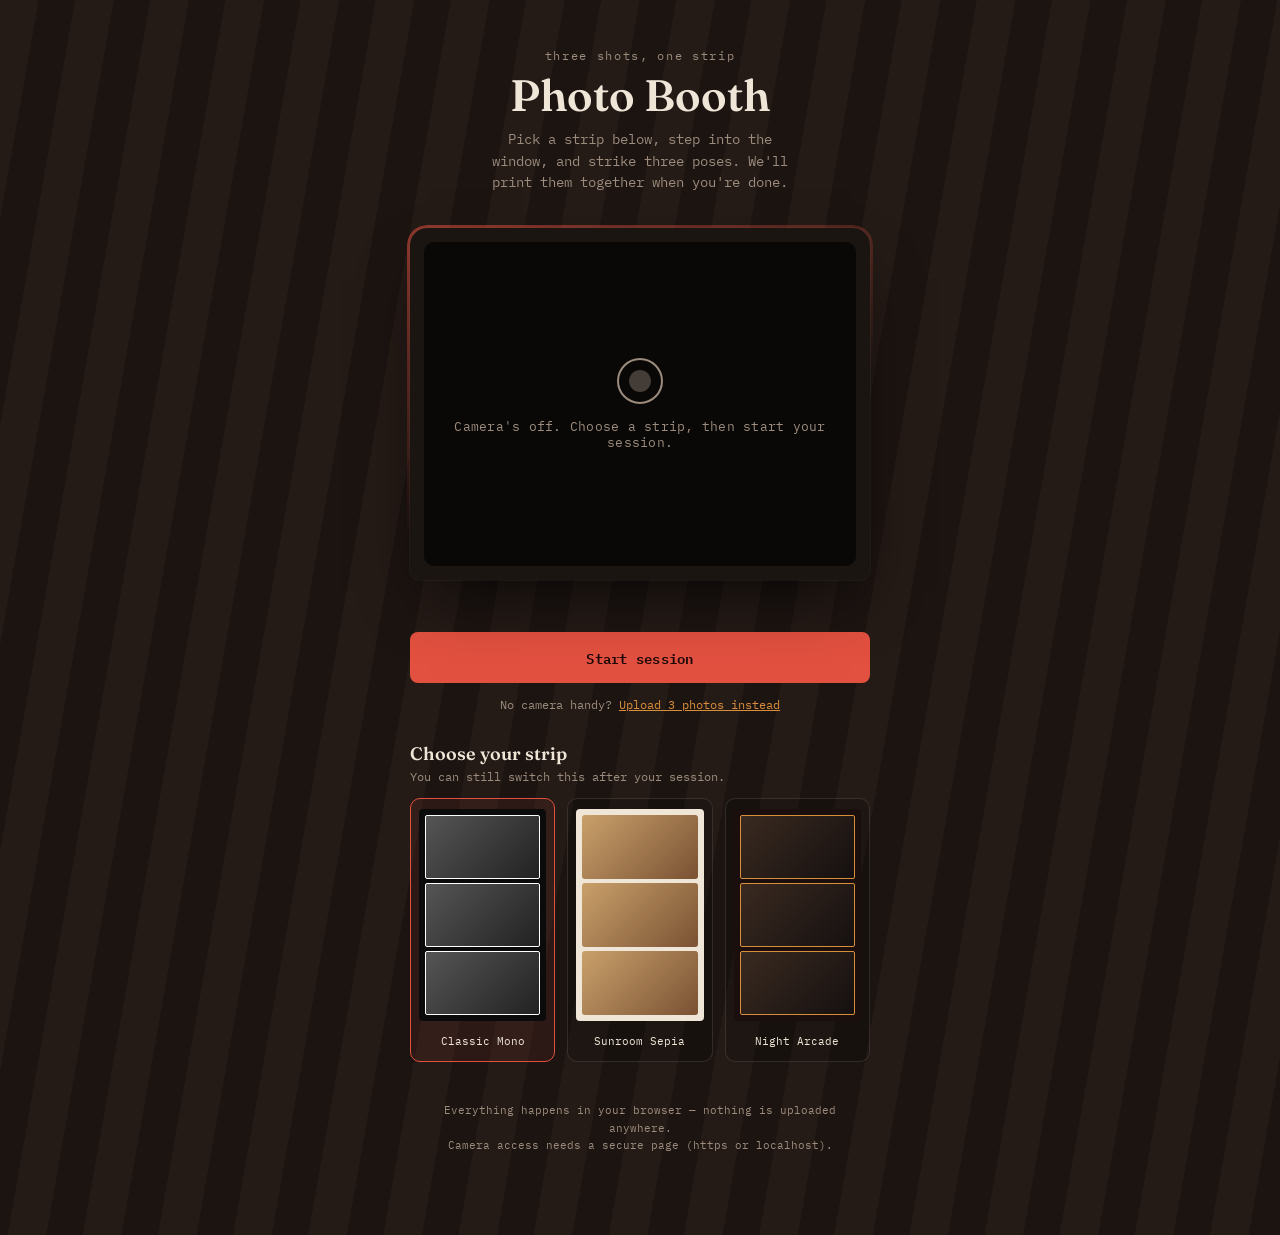
==== photobooth.html @ 14217dee "first commit3" ====
<!DOCTYPE html>
<html lang="en">
<head>
<meta charset="UTF-8">
<meta name="viewport" content="width=device-width, initial-scale=1.0">
<title>Photo Booth</title>
<link rel="preconnect" href="https://fonts.googleapis.com">
<link rel="preconnect" href="https://fonts.gstatic.com" crossorigin>
<link href="https://fonts.googleapis.com/css2?family=Fraunces:opsz,wght@9..144,400;9..144,600;9..144,700&family=IBM+Plex+Mono:wght@400;500;600&display=swap" rel="stylesheet">
<style>
  :root {
    --bg-void: #14100d;
    --bg-curtain: #241a16;
    --bg-curtain-2: #1c1411;
    --safelight: #c1392b;
    --safelight-bright: #e2503f;
    --paper: #efe6d8;
    --amber: #d98e3b;
    --ink: #1b1512;
    --muted: #9c8c7d;
  }

  * { box-sizing: border-box; }

  html, body {
    margin: 0;
    padding: 0;
    min-height: 100%;
    background: var(--bg-void);
    color: var(--paper);
    font-family: 'IBM Plex Mono', monospace;
  }

  body {
    background-image: repeating-linear-gradient(
      100deg,
      var(--bg-curtain) 0px,
      var(--bg-curtain) 38px,
      var(--bg-curtain-2) 38px,
      var(--bg-curtain-2) 74px
    );
    display: flex;
    justify-content: center;
    padding: 48px 20px 80px;
  }

  .stage {
    width: 100%;
    max-width: 460px;
  }

  header {
    text-align: center;
    margin-bottom: 34px;
  }

  header .kicker {
    display: block;
    font-size: 12px;
    letter-spacing: 0.14em;
    color: var(--muted);
    margin-bottom: 10px;
  }

  h1 {
    font-family: 'Fraunces', serif;
    font-optical-sizing: auto;
    font-weight: 600;
    font-size: 44px;
    line-height: 1;
    margin: 0 0 12px;
    color: var(--paper);
  }

  header p {
    margin: 0;
    color: var(--muted);
    font-size: 13.5px;
    line-height: 1.6;
    max-width: 320px;
    margin: 0 auto;
  }

  /* booth window */
  .booth {
    position: relative;
    background: var(--ink);
    border-radius: 18px 18px 10px 10px;
    padding: 14px;
    box-shadow:
      0 0 0 1px rgba(255,255,255,0.04),
      0 30px 60px -20px rgba(0,0,0,0.7);
  }

  .booth::before {
    content: "";
    position: absolute;
    inset: -3px;
    border-radius: 20px 20px 12px 12px;
    padding: 3px;
    background: linear-gradient(160deg, var(--safelight-bright), transparent 60%);
    -webkit-mask: linear-gradient(#000 0 0) content-box, linear-gradient(#000 0 0);
    -webkit-mask-composite: xor;
    mask-composite: exclude;
    opacity: 0.55;
    pointer-events: none;
  }

  .window {
    position: relative;
    aspect-ratio: 4 / 3;
    background: #0a0807;
    border-radius: 10px;
    overflow: hidden;
    display: flex;
    align-items: center;
    justify-content: center;
  }

  .window video {
    width: 100%;
    height: 100%;
    object-fit: cover;
    transform: scaleX(-1);
    display: none;
  }

  .window canvas.strip-preview {
    max-width: 100%;
    max-height: 100%;
    display: none;
    border-radius: 4px;
  }

  .placeholder {
    color: var(--muted);
    font-size: 12.5px;
    text-align: center;
    padding: 0 30px;
    letter-spacing: 0.02em;
  }

  .placeholder .lens {
    width: 46px;
    height: 46px;
    margin: 0 auto 14px;
    border-radius: 50%;
    border: 2px solid var(--muted);
    position: relative;
  }
  .placeholder .lens::after {
    content: "";
    position: absolute;
    inset: 10px;
    border-radius: 50%;
    background: var(--muted);
    opacity: 0.4;
  }

  .countdown {
    position: absolute;
    inset: 0;
    display: none;
    align-items: center;
    justify-content: center;
    font-family: 'Fraunces', serif;
    font-size: 96px;
    font-weight: 600;
    color: var(--paper);
    text-shadow: 0 0 40px rgba(226,80,63,0.8);
    background: rgba(10,8,7,0.15);
  }

  .flash {
    position: absolute;
    inset: 0;
    background: white;
    opacity: 0;
    pointer-events: none;
  }

  .flash.go {
    animation: flashpop 380ms ease-out;
  }
  @keyframes flashpop {
    0% { opacity: 0.9; }
    100% { opacity: 0; }
  }

  .shot-status {
    position: absolute;
    left: 12px;
    bottom: 12px;
    display: flex;
    gap: 6px;
  }
  .shot-status .dot {
    width: 7px;
    height: 7px;
    border-radius: 50%;
    background: rgba(255,255,255,0.25);
    transition: background 200ms ease;
  }
  .shot-status .dot.filled {
    background: var(--safelight-bright);
  }

  .cue {
    text-align: center;
    font-size: 12.5px;
    color: var(--muted);
    margin-top: 14px;
    min-height: 16px;
  }

  /* controls */
  .controls {
    margin-top: 22px;
    display: flex;
    flex-direction: column;
    gap: 12px;
  }

  button {
    font-family: 'IBM Plex Mono', monospace;
    font-size: 13.5px;
    letter-spacing: 0.02em;
    border: none;
    border-radius: 8px;
    padding: 14px 18px;
    cursor: pointer;
    transition: transform 120ms ease, opacity 120ms ease;
  }
  button:active { transform: scale(0.98); }
  button:disabled { opacity: 0.4; cursor: default; }

  .btn-primary {
    background: var(--safelight-bright);
    color: #1b0806;
    font-weight: 600;
  }
  .btn-primary:hover:not(:disabled) { background: #ef6353; }

  .btn-secondary {
    background: transparent;
    color: var(--paper);
    border: 1px solid rgba(239,230,216,0.25);
  }
  .btn-secondary:hover:not(:disabled) { border-color: rgba(239,230,216,0.5); }

  .row {
    display: flex;
    gap: 10px;
  }
  .row button { flex: 1; }

  .upload-fallback {
    text-align: center;
    margin-top: 14px;
    font-size: 12px;
    color: var(--muted);
  }
  .upload-fallback a {
    color: var(--amber);
    text-decoration: underline;
    cursor: pointer;
  }
  .upload-fallback input { display: none; }

  /* template picker */
  .templates {
    margin-top: 30px;
  }
  .templates h2 {
    font-family: 'Fraunces', serif;
    font-weight: 600;
    font-size: 18px;
    margin: 0 0 4px;
    color: var(--paper);
  }
  .templates .sub {
    font-size: 12px;
    color: var(--muted);
    margin: 0 0 14px;
  }

  .swatches {
    display: grid;
    grid-template-columns: repeat(3, 1fr);
    gap: 12px;
  }

  .swatch {
    cursor: pointer;
    border-radius: 10px;
    padding: 10px 8px 12px;
    border: 1.5px solid rgba(239,230,216,0.12);
    background: rgba(0,0,0,0.15);
    text-align: center;
    transition: border-color 150ms ease, background 150ms ease;
  }
  .swatch.active {
    border-color: var(--safelight-bright);
    background: rgba(226,80,63,0.08);
  }

  .swatch-strip {
    width: 100%;
    aspect-ratio: 3 / 5;
    border-radius: 4px;
    margin-bottom: 8px;
    display: flex;
    flex-direction: column;
    gap: 4px;
    padding: 6px;
  }
  .swatch-strip .frame {
    flex: 1;
    border-radius: 2px;
  }

  .swatch-mono { background: #0b0b0b; }
  .swatch-mono .frame { background: linear-gradient(135deg,#555,#222); border: 1px solid #fff; }

  .swatch-sepia { background: var(--paper); }
  .swatch-sepia .frame { background: linear-gradient(135deg,#c9a06a,#7a5233); border-radius: 3px; }

  .swatch-night { background: #1a0f0d; }
  .swatch-night .frame { background: linear-gradient(135deg,#3a2a20,#151010); border: 1px solid var(--amber); }

  .swatch span {
    font-size: 11px;
    color: var(--paper);
  }

  footer {
    text-align: center;
    margin-top: 40px;
    font-size: 11px;
    color: var(--muted);
    line-height: 1.6;
  }
</style>
</head>
<body>

<div class="stage">
  <header>
    <span class="kicker">three shots, one strip</span>
    <h1>Photo Booth</h1>
    <p>Pick a strip below, step into the window, and strike three poses. We'll print them together when you're done.</p>
  </header>

  <div class="booth">
    <div class="window" id="window">
      <div class="placeholder" id="placeholder">
        <div class="lens"></div>
        Camera's off. Choose a strip, then start your session.
      </div>
      <video id="video" playsinline autoplay muted></video>
      <canvas class="strip-preview" id="stripPreview"></canvas>
      <div class="countdown" id="countdown"></div>
      <div class="flash" id="flash"></div>
      <div class="shot-status" id="shotStatus"></div>
    </div>
  </div>
  <div class="cue" id="cue"></div>

  <div class="controls">
    <button class="btn-primary" id="startBtn">Start session</button>
    <div class="row" id="resultRow" style="display:none;">
      <button class="btn-secondary" id="retakeBtn">Retake</button>
      <button class="btn-primary" id="saveBtn">Save strip</button>
    </div>
  </div>

  <div class="upload-fallback" id="uploadFallback">
    No camera handy? <a id="uploadLink">Upload 3 photos instead</a>
    <input type="file" id="fileInput" accept="image/*" multiple>
  </div>

  <div class="templates" id="templates">
    <h2>Choose your strip</h2>
    <p class="sub">You can still switch this after your session.</p>
    <div class="swatches">
      <div class="swatch active" data-template="mono">
        <div class="swatch-strip swatch-mono">
          <div class="frame"></div><div class="frame"></div><div class="frame"></div>
        </div>
        <span>Classic Mono</span>
      </div>
      <div class="swatch" data-template="sepia">
        <div class="swatch-strip swatch-sepia">
          <div class="frame"></div><div class="frame"></div><div class="frame"></div>
        </div>
        <span>Sunroom Sepia</span>
      </div>
      <div class="swatch" data-template="night">
        <div class="swatch-strip swatch-night">
          <div class="frame"></div><div class="frame"></div><div class="frame"></div>
        </div>
        <span>Night Arcade</span>
      </div>
    </div>
  </div>

  <footer>Everything happens in your browser — nothing is uploaded anywhere.<br>Camera access needs a secure page (https or localhost).</footer>
</div>

<script>
(function() {
  const video = document.getElementById('video');
  const placeholder = document.getElementById('placeholder');
  const stripPreview = document.getElementById('stripPreview');
  const countdownEl = document.getElementById('countdown');
  const flashEl = document.getElementById('flash');
  const shotStatusEl = document.getElementById('shotStatus');
  const cueEl = document.getElementById('cue');
  const startBtn = document.getElementById('startBtn');
  const retakeBtn = document.getElementById('retakeBtn');
  const saveBtn = document.getElementById('saveBtn');
  const resultRow = document.getElementById('resultRow');
  const templatesEl = document.getElementById('templates');
  const uploadFallback = document.getElementById('uploadFallback');
  const uploadLink = document.getElementById('uploadLink');
  const fileInput = document.getElementById('fileInput');

  let currentTemplate = 'mono';
  let stream = null;
  let captured = [];
  let finalCanvas = null;

  // ---- shot status dots ----
  function renderDots(filled) {
    shotStatusEl.innerHTML = '';
    for (let i = 0; i < 3; i++) {
      const d = document.createElement('div');
      d.className = 'dot' + (i < filled ? ' filled' : '');
      shotStatusEl.appendChild(d);
    }
  }

  // ---- template selection ----
  templatesEl.addEventListener('click', (e) => {
    const swatch = e.target.closest('.swatch');
    if (!swatch) return;
    document.querySelectorAll('.swatch').forEach(s => s.classList.remove('active'));
    swatch.classList.add('active');
    currentTemplate = swatch.dataset.template;
    if (captured.length === 3) {
      buildStrip();
    }
  });

  // ---- session flow ----
  startBtn.addEventListener('click', startSession);

  async function startSession() {
    captured = [];
    finalCanvas = null;
    resultRow.style.display = 'none';
    stripPreview.style.display = 'none';
    startBtn.disabled = true;
    cueEl.textContent = 'Asking for camera access...';

    try {
      stream = await navigator.mediaDevices.getUserMedia({ video: { facingMode: 'user' }, audio: false });
    } catch (err) {
      cueEl.textContent = 'Camera unavailable — you can upload photos instead.';
      startBtn.disabled = false;
      return;
    }

    placeholder.style.display = 'none';
    video.srcObject = stream;
    video.style.display = 'block';
    renderDots(0);
    startBtn.style.display = 'none';

    await runShotSequence();
  }

  async function runShotSequence() {
    for (let i = 0; i < 3; i++) {
      cueEl.textContent = i === 0 ? 'Get ready...' : 'Nice! Next pose...';
      await wait(i === 0 ? 900 : 1100);
      await countdownAndCapture(i);
    }
    stopCamera();
    buildStrip();
    showResult();
  }

  function wait(ms) { return new Promise(r => setTimeout(r, ms)); }

  async function countdownAndCapture(index) {
    countdownEl.style.display = 'flex';
    for (let n = 3; n >= 1; n--) {
      countdownEl.textContent = n;
      await wait(700);
    }
    countdownEl.style.display = 'none';
    flashEl.classList.remove('go');
    void flashEl.offsetWidth; // restart animation
    flashEl.classList.add('go');

    const frame = captureFrame();
    captured.push(frame);
    renderDots(captured.length);
    cueEl.textContent = `Shot ${index + 1} of 3 captured.`;
    await wait(250);
  }

  function captureFrame() {
    // crop the live video to a 4:3 box, matching the mirrored preview
    const targetW = 520, targetH = 390;
    const c = document.createElement('canvas');
    c.width = targetW;
    c.height = targetH;
    const ctx = c.getContext('2d');

    const vw = video.videoWidth, vh = video.videoHeight;
    const targetRatio = targetW / targetH;
    const srcRatio = vw / vh;
    let sx, sy, sw, sh;
    if (srcRatio > targetRatio) {
      sh = vh;
      sw = vh * targetRatio;
      sx = (vw - sw) / 2;
      sy = 0;
    } else {
      sw = vw;
      sh = vw / targetRatio;
      sx = 0;
      sy = (vh - sh) / 2;
    }

    ctx.translate(targetW, 0);
    ctx.scale(-1, 1);
    ctx.drawImage(video, sx, sy, sw, sh, 0, 0, targetW, targetH);
    return c;
  }

  function stopCamera() {
    if (stream) {
      stream.getTracks().forEach(t => t.stop());
      stream = null;
    }
    video.style.display = 'none';
  }

  // ---- fallback: manual upload ----
  uploadLink.addEventListener('click', () => fileInput.click());
  fileInput.addEventListener('change', async (e) => {
    const files = Array.from(e.target.files).slice(0, 3);
    if (files.length < 3) {
      cueEl.textContent = 'Please choose 3 photos.';
      return;
    }
    captured = [];
    for (const file of files) {
      const img = await loadImageFromFile(file);
      const c = cropImageToCanvas(img, 520, 390);
      captured.push(c);
    }
    placeholder.style.display = 'none';
    startBtn.style.display = 'none';
    renderDots(3);
    buildStrip();
    showResult();
  });

  function loadImageFromFile(file) {
    return new Promise((resolve) => {
      const img = new Image();
      img.onload = () => resolve(img);
      img.src = URL.createObjectURL(file);
    });
  }

  function cropImageToCanvas(img, targetW, targetH) {
    const c = document.createElement('canvas');
    c.width = targetW; c.height = targetH;
    const ctx = c.getContext('2d');
    const targetRatio = targetW / targetH;
    const srcRatio = img.width / img.height;
    let sx, sy, sw, sh;
    if (srcRatio > targetRatio) {
      sh = img.height; sw = img.height * targetRatio;
      sx = (img.width - sw) / 2; sy = 0;
    } else {
      sw = img.width; sh = img.width / targetRatio;
      sx = 0; sy = (img.height - sh) / 2;
    }
    ctx.drawImage(img, sx, sy, sw, sh, 0, 0, targetW, targetH);
    return c;
  }

  function showResult() {
    stripPreview.style.display = 'block';
    resultRow.style.display = 'flex';
    startBtn.style.display = 'block';
    startBtn.textContent = 'Start new session';
    startBtn.disabled = false;
    cueEl.textContent = 'Strip ready. Save it or try another take.';
  }

  retakeBtn.addEventListener('click', startSession);
  saveBtn.addEventListener('click', () => {
    if (!finalCanvas) return;
    const link = document.createElement('a');
    const stamp = new Date().toISOString().replace(/[:.]/g, '-');
    link.download = `photobooth-strip-${stamp}.png`;
    link.href = finalCanvas.toDataURL('image/png');
    link.click();
  });

  // ---- strip templates ----
  function buildStrip() {
    if (captured.length < 3) return;
    const builders = { mono: buildMono, sepia: buildSepia, night: buildNight };
    finalCanvas = builders[currentTemplate](captured);

    const pctx = stripPreview.getContext('2d');
    stripPreview.width = finalCanvas.width;
    stripPreview.height = finalCanvas.height;
    pctx.drawImage(finalCanvas, 0, 0);
  }

  function baseLayout() {
    const photoW = 420, photoH = 315, gap = 22, pad = 34, footerH = 90;
    const width = photoW + pad * 2;
    const height = pad + photoH * 3 + gap * 2 + footerH;
    return { photoW, photoH, gap, pad, footerH, width, height };
  }

  function buildMono(shots) {
    const L = baseLayout();
    const c = document.createElement('canvas');
    c.width = L.width; c.height = L.height;
    const ctx = c.getContext('2d');

    ctx.fillStyle = '#0b0b0b';
    ctx.fillRect(0, 0, L.width, L.height);

    shots.forEach((shot, i) => {
      const y = L.pad + i * (L.photoH + L.gap);
      ctx.save();
      ctx.filter = 'grayscale(1) contrast(1.08)';
      ctx.drawImage(shot, L.pad, y, L.photoW, L.photoH);
      ctx.restore();
      ctx.strokeStyle = '#ffffff';
      ctx.lineWidth = 3;
      ctx.strokeRect(L.pad + 1.5, y + 1.5, L.photoW - 3, L.photoH - 3);
    });

    ctx.fillStyle = '#f4f0ea';
    ctx.font = '600 20px Fraunces, serif';
    ctx.textAlign = 'center';
    ctx.fillText('PHOTO BOOTH', L.width / 2, L.height - 44);
    ctx.font = '12px "IBM Plex Mono", monospace';
    ctx.fillStyle = '#8a8a8a';
    ctx.fillText(formatDate(), L.width / 2, L.height - 22);
    return c;
  }

  function buildSepia(shots) {
    const L = baseLayout();
    const c = document.createElement('canvas');
    c.width = L.width; c.height = L.height;
    const ctx = c.getContext('2d');

    ctx.fillStyle = '#efe6d8';
    ctx.fillRect(0, 0, L.width, L.height);

    shots.forEach((shot, i) => {
      const y = L.pad + i * (L.photoH + L.gap);
      roundRectPath(ctx, L.pad, y, L.photoW, L.photoH, 10);
      ctx.save();
      ctx.clip();
      ctx.filter = 'sepia(0.55) saturate(1.2) brightness(1.05) contrast(0.96)';
      ctx.drawImage(shot, L.pad, y, L.photoW, L.photoH);
      ctx.restore();
      ctx.strokeStyle = 'rgba(27,21,18,0.35)';
      ctx.lineWidth = 1.5;
      roundRectPath(ctx, L.pad, y, L.photoW, L.photoH, 10);
      ctx.stroke();
    });

    ctx.fillStyle = '#1b1512';
    ctx.font = '600 22px Fraunces, serif';
    ctx.textAlign = 'center';
    ctx.fillText('Sunroom Booth', L.width / 2, L.height - 44);
    ctx.font = '12px "IBM Plex Mono", monospace';
    ctx.fillStyle = '#7a5233';
    ctx.fillText(formatDate(), L.width / 2, L.height - 22);
    return c;
  }

  function buildNight(shots) {
    const L = baseLayout();
    const c = document.createElement('canvas');
    c.width = L.width; c.height = L.height;
    const ctx = c.getContext('2d');

    const grad = ctx.createLinearGradient(0, 0, 0, L.height);
    grad.addColorStop(0, '#241a16');
    grad.addColorStop(1, '#120c0a');
    ctx.fillStyle = grad;
    ctx.fillRect(0, 0, L.width, L.height);

    shots.forEach((shot, i) => {
      const y = L.pad + i * (L.photoH + L.gap);
      ctx.drawImage(shot, L.pad, y, L.photoW, L.photoH);
      ctx.strokeStyle = '#d98e3b';
      ctx.lineWidth = 2;
      ctx.strokeRect(L.pad, y, L.photoW, L.photoH);
      ctx.strokeStyle = 'rgba(217,142,59,0.35)';
      ctx.lineWidth = 6;
      ctx.strokeRect(L.pad - 5, y - 5, L.photoW + 10, L.photoH + 10);
    });

    const ticket = String(Math.floor(Math.random() * 900) + 100);
    ctx.fillStyle = '#efe6d8';
    ctx.font = '600 20px Fraunces, serif';
    ctx.textAlign = 'center';
    ctx.fillText('Night Arcade', L.width / 2, L.height - 44);
    ctx.font = '12px "IBM Plex Mono", monospace';
    ctx.fillStyle = '#d98e3b';
    ctx.fillText(`strip no. ${ticket}  ·  ${formatDate()}`, L.width / 2, L.height - 22);
    return c;
  }

  function roundRectPath(ctx, x, y, w, h, r) {
    ctx.beginPath();
    ctx.moveTo(x + r, y);
    ctx.arcTo(x + w, y, x + w, y + h, r);
    ctx.arcTo(x + w, y + h, x, y + h, r);
    ctx.arcTo(x, y + h, x, y, r);
    ctx.arcTo(x, y, x + w, y, r);
    ctx.closePath();
  }

  function formatDate() {
    const d = new Date();
    return d.toLocaleDateString(undefined, { month: 'short', day: '2-digit', year: 'numeric' });
  }
})();
</script>
</body>
</html>
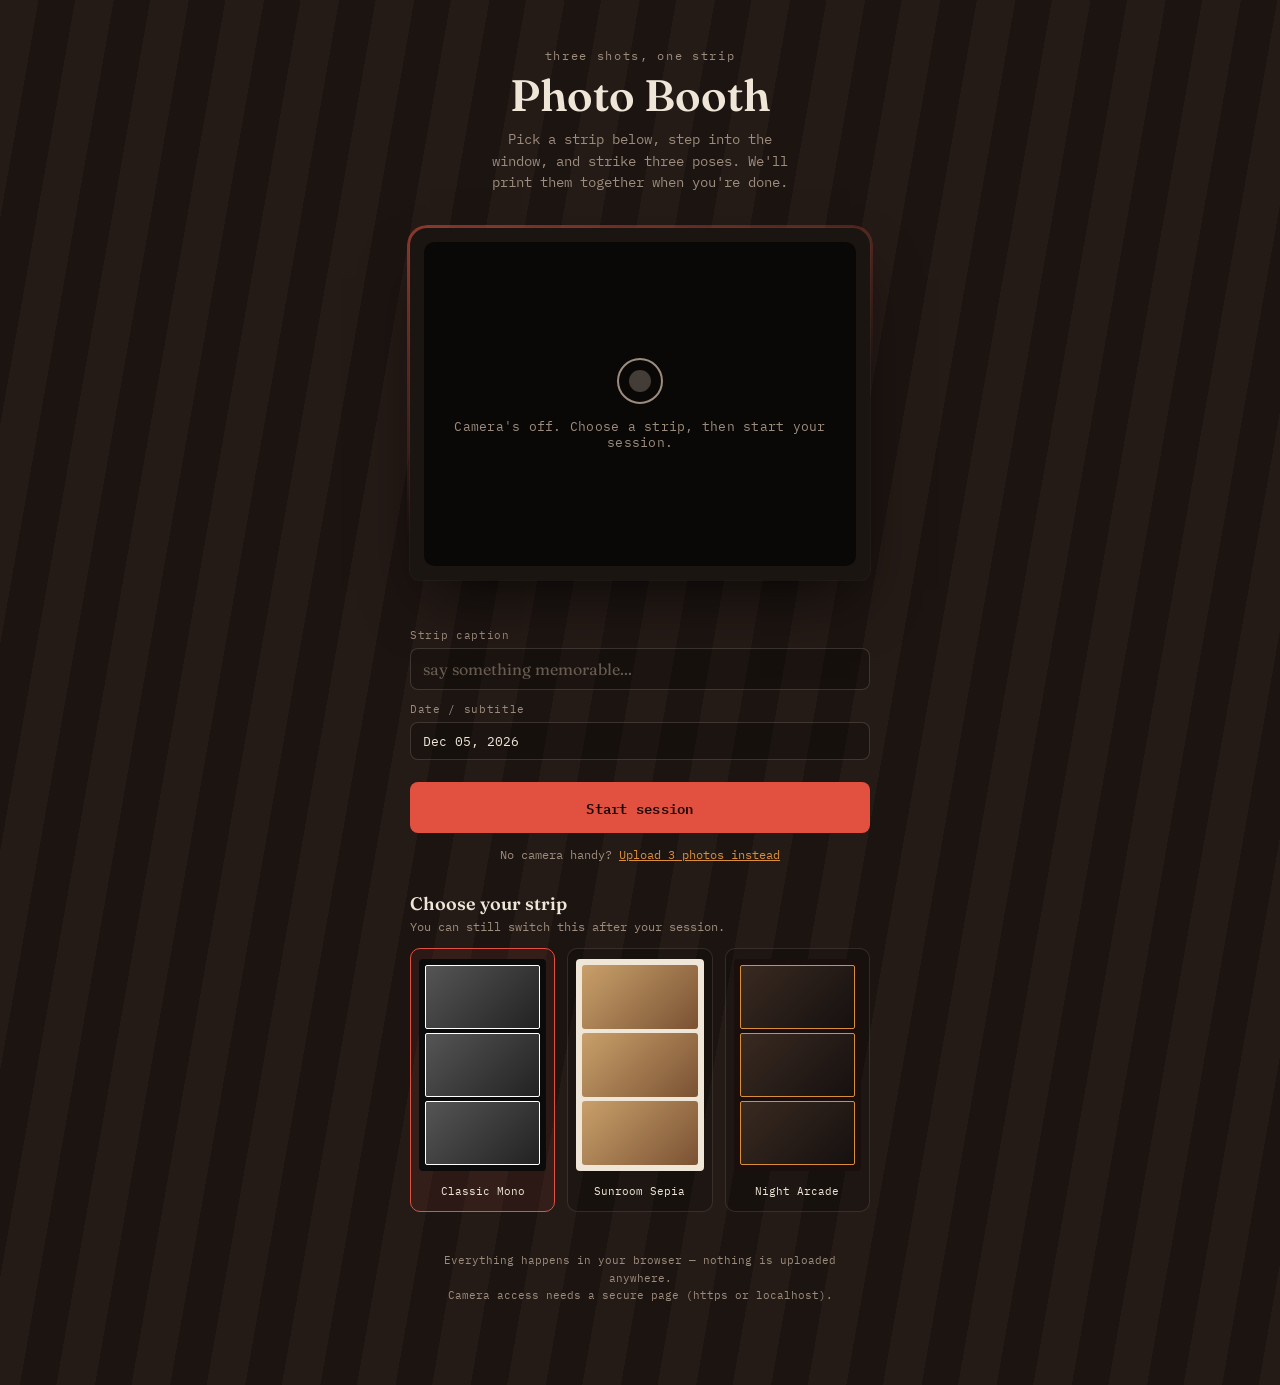
==== commit 7a07fd76: "first commit3" ====
--- a/photobooth.html
+++ b/photobooth.html
@@ -132,6 +132,26 @@
     border-radius: 4px;
   }
 
+  /* once a strip is generated, the window switches to a scrollable
+     natural-height frame so the full (tall) strip is reachable on mobile */
+  .window.result-mode {
+    aspect-ratio: auto;
+    height: auto;
+    max-height: 74vh;
+    overflow-y: auto;
+    display: block;
+    padding: 14px 0;
+    -webkit-overflow-scrolling: touch;
+  }
+  .window.result-mode canvas.strip-preview {
+    display: block;
+    width: 100%;
+    height: auto;
+    max-width: 100%;
+    max-height: none;
+    margin: 0 auto;
+  }
+
   .placeholder {
     color: var(--muted);
     font-size: 12.5px;
@@ -211,6 +231,41 @@
     color: var(--muted);
     margin-top: 14px;
     min-height: 16px;
+  }
+
+  .personalize {
+    margin-top: 18px;
+    display: flex;
+    flex-direction: column;
+    gap: 6px;
+  }
+  .personalize label {
+    font-size: 11px;
+    letter-spacing: 0.06em;
+    color: var(--muted);
+    margin-top: 6px;
+  }
+  .personalize label:first-child { margin-top: 0; }
+  .personalize input {
+    font-family: 'Fraunces', serif;
+    font-size: 16px;
+    color: var(--paper);
+    background: rgba(0,0,0,0.2);
+    border: 1px solid rgba(239,230,216,0.16);
+    border-radius: 8px;
+    padding: 10px 12px;
+    outline: none;
+    transition: border-color 150ms ease;
+  }
+  .personalize input:focus {
+    border-color: var(--safelight-bright);
+  }
+  .personalize input#dateInput {
+    font-family: 'IBM Plex Mono', monospace;
+    font-size: 12.5px;
+  }
+  .personalize input::placeholder {
+    color: rgba(156,140,125,0.6);
   }
 
   /* controls */
@@ -366,12 +421,22 @@
   </div>
   <div class="cue" id="cue"></div>
 
+  <div class="personalize">
+    <label for="captionInput">Strip caption</label>
+    <input type="text" id="captionInput" maxlength="40" placeholder="say something memorable...">
+    <label for="dateInput">Date / subtitle</label>
+    <input type="text" id="dateInput" maxlength="30" placeholder="e.g. Sept 07, 2026">
+  </div>
+
   <div class="controls">
     <button class="btn-primary" id="startBtn">Start session</button>
     <div class="row" id="resultRow" style="display:none;">
       <button class="btn-secondary" id="retakeBtn">Retake</button>
       <button class="btn-primary" id="saveBtn">Save strip</button>
     </div>
+  </div>
+  <div class="upload-fallback" id="manualSaveRow" style="display:none;">
+    Save button not working? <a id="manualSaveLink">Open the strip in a new tab</a> and press and hold it to save.
   </div>
 
   <div class="upload-fallback" id="uploadFallback">
@@ -424,11 +489,25 @@
   const uploadFallback = document.getElementById('uploadFallback');
   const uploadLink = document.getElementById('uploadLink');
   const fileInput = document.getElementById('fileInput');
+  const windowEl = document.getElementById('window');
+  const manualSaveRow = document.getElementById('manualSaveRow');
+  const manualSaveLink = document.getElementById('manualSaveLink');
+  const captionInput = document.getElementById('captionInput');
+  const dateInput = document.getElementById('dateInput');
+
+  dateInput.value = formatDate();
+  [captionInput, dateInput].forEach(inp => {
+    inp.addEventListener('input', () => {
+      if (captured.length === 3) buildStrip();
+    });
+  });
 
   let currentTemplate = 'mono';
   let stream = null;
   let captured = [];
   let finalCanvas = null;
+  let lastBlobUrl = null;
+  let ticketNumber = '100';
 
   // ---- shot status dots ----
   function renderDots(filled) {
@@ -459,7 +538,10 @@
     captured = [];
     finalCanvas = null;
     resultRow.style.display = 'none';
+    manualSaveRow.style.display = 'none';
     stripPreview.style.display = 'none';
+    windowEl.classList.remove('result-mode');
+    if (lastBlobUrl) { URL.revokeObjectURL(lastBlobUrl); lastBlobUrl = null; }
     startBtn.disabled = true;
     cueEl.textContent = 'Asking for camera access...';
 
@@ -487,6 +569,7 @@
       await countdownAndCapture(i);
     }
     stopCamera();
+    ticketNumber = String(Math.floor(Math.random() * 900) + 100);
     buildStrip();
     showResult();
   }
@@ -564,8 +647,10 @@
       captured.push(c);
     }
     placeholder.style.display = 'none';
+    windowEl.classList.remove('result-mode');
     startBtn.style.display = 'none';
     renderDots(3);
+    ticketNumber = String(Math.floor(Math.random() * 900) + 100);
     buildStrip();
     showResult();
   });
@@ -598,21 +683,65 @@
 
   function showResult() {
     stripPreview.style.display = 'block';
+    windowEl.classList.add('result-mode');
+    windowEl.scrollTop = 0;
     resultRow.style.display = 'flex';
+    manualSaveRow.style.display = 'block';
     startBtn.style.display = 'block';
     startBtn.textContent = 'Start new session';
     startBtn.disabled = false;
-    cueEl.textContent = 'Strip ready. Save it or try another take.';
+    cueEl.textContent = 'Strip ready. Scroll to see it all, then save.';
   }
 
   retakeBtn.addEventListener('click', startSession);
-  saveBtn.addEventListener('click', () => {
+
+  function filename() {
+    const stamp = new Date().toISOString().replace(/[:.]/g, '-');
+    return `photobooth-strip-${stamp}.png`;
+  }
+
+  saveBtn.addEventListener('click', async () => {
     if (!finalCanvas) return;
-    const link = document.createElement('a');
-    const stamp = new Date().toISOString().replace(/[:.]/g, '-');
-    link.download = `photobooth-strip-${stamp}.png`;
-    link.href = finalCanvas.toDataURL('image/png');
-    link.click();
+    const name = filename();
+
+    finalCanvas.toBlob(async (blob) => {
+      if (!blob) return;
+
+      // Mobile browsers (iOS Safari, many Android browsers) ignore the
+      // <a download> attribute entirely, so try the Web Share API first —
+      // it hands the PNG to the native "Save Image" / share sheet.
+      const file = new File([blob], name, { type: 'image/png' });
+      if (navigator.canShare && navigator.canShare({ files: [file] })) {
+        try {
+          await navigator.share({ files: [file], title: 'Photo Booth Strip' });
+          return;
+        } catch (err) {
+          if (err && err.name === 'AbortError') return; // user cancelled the share sheet
+          // fall through to the download fallback below
+        }
+      }
+
+      // Desktop / browsers without file-sharing support: normal download link.
+      const url = URL.createObjectURL(blob);
+      const link = document.createElement('a');
+      link.download = name;
+      link.href = url;
+      document.body.appendChild(link);
+      link.click();
+      document.body.removeChild(link);
+      setTimeout(() => URL.revokeObjectURL(url), 4000);
+    }, 'image/png');
+  });
+
+  manualSaveLink.addEventListener('click', (e) => {
+    e.preventDefault();
+    if (!finalCanvas) return;
+    finalCanvas.toBlob((blob) => {
+      if (!blob) return;
+      if (lastBlobUrl) URL.revokeObjectURL(lastBlobUrl);
+      lastBlobUrl = URL.createObjectURL(blob);
+      window.open(lastBlobUrl, '_blank');
+    }, 'image/png');
   });
 
   // ---- strip templates ----
@@ -655,12 +784,18 @@
     });
 
     ctx.fillStyle = '#f4f0ea';
-    ctx.font = '600 20px Fraunces, serif';
+    const maxTextW = L.width - 56;
+    const capText = getCaptionText('PHOTO BOOTH');
+    const capSize = fitFontSize(ctx, capText, maxTextW, 22, 13, s => `600 ${s}px Fraunces, serif`);
+    ctx.font = `600 ${capSize}px Fraunces, serif`;
     ctx.textAlign = 'center';
-    ctx.fillText('PHOTO BOOTH', L.width / 2, L.height - 44);
-    ctx.font = '12px "IBM Plex Mono", monospace';
+    ctx.fillText(capText, L.width / 2, L.height - 44);
+
     ctx.fillStyle = '#8a8a8a';
-    ctx.fillText(formatDate(), L.width / 2, L.height - 22);
+    const dateText = getDateText();
+    const dateSize = fitFontSize(ctx, dateText, maxTextW, 12, 9, s => `${s}px "IBM Plex Mono", monospace`);
+    ctx.font = `${dateSize}px "IBM Plex Mono", monospace`;
+    ctx.fillText(dateText, L.width / 2, L.height - 22);
     return c;
   }
 
@@ -688,12 +823,18 @@
     });
 
     ctx.fillStyle = '#1b1512';
-    ctx.font = '600 22px Fraunces, serif';
+    const maxTextW2 = L.width - 56;
+    const capText2 = getCaptionText('Sunroom Booth');
+    const capSize2 = fitFontSize(ctx, capText2, maxTextW2, 24, 13, s => `600 ${s}px Fraunces, serif`);
+    ctx.font = `600 ${capSize2}px Fraunces, serif`;
     ctx.textAlign = 'center';
-    ctx.fillText('Sunroom Booth', L.width / 2, L.height - 44);
-    ctx.font = '12px "IBM Plex Mono", monospace';
+    ctx.fillText(capText2, L.width / 2, L.height - 44);
+
     ctx.fillStyle = '#7a5233';
-    ctx.fillText(formatDate(), L.width / 2, L.height - 22);
+    const dateText2 = getDateText();
+    const dateSize2 = fitFontSize(ctx, dateText2, maxTextW2, 12, 9, s => `${s}px "IBM Plex Mono", monospace`);
+    ctx.font = `${dateSize2}px "IBM Plex Mono", monospace`;
+    ctx.fillText(dateText2, L.width / 2, L.height - 22);
     return c;
   }
 
@@ -720,15 +861,41 @@
       ctx.strokeRect(L.pad - 5, y - 5, L.photoW + 10, L.photoH + 10);
     });
 
-    const ticket = String(Math.floor(Math.random() * 900) + 100);
+    const ticket = ticketNumber;
     ctx.fillStyle = '#efe6d8';
-    ctx.font = '600 20px Fraunces, serif';
+    const maxTextW3 = L.width - 56;
+    const capText3 = getCaptionText('Night Arcade');
+    const capSize3 = fitFontSize(ctx, capText3, maxTextW3, 22, 13, s => `600 ${s}px Fraunces, serif`);
+    ctx.font = `600 ${capSize3}px Fraunces, serif`;
     ctx.textAlign = 'center';
-    ctx.fillText('Night Arcade', L.width / 2, L.height - 44);
-    ctx.font = '12px "IBM Plex Mono", monospace';
+    ctx.fillText(capText3, L.width / 2, L.height - 44);
+
     ctx.fillStyle = '#d98e3b';
-    ctx.fillText(`strip no. ${ticket}  ·  ${formatDate()}`, L.width / 2, L.height - 22);
+    const dateText3 = `strip no. ${ticket}  ·  ${getDateText()}`;
+    const dateSize3 = fitFontSize(ctx, dateText3, maxTextW3, 12, 8, s => `${s}px "IBM Plex Mono", monospace`);
+    ctx.font = `${dateSize3}px "IBM Plex Mono", monospace`;
+    ctx.fillText(dateText3, L.width / 2, L.height - 22);
     return c;
+  }
+
+  function getCaptionText(fallback) {
+    const v = captionInput.value.trim();
+    return v.length ? v : fallback;
+  }
+
+  function getDateText() {
+    const v = dateInput.value.trim();
+    return v.length ? v : formatDate();
+  }
+
+  function fitFontSize(ctx, text, maxWidth, maxSize, minSize, fontBuilder) {
+    let size = maxSize;
+    ctx.font = fontBuilder(size);
+    while (size > minSize && ctx.measureText(text).width > maxWidth) {
+      size -= 1;
+      ctx.font = fontBuilder(size);
+    }
+    return size;
   }
 
   function roundRectPath(ctx, x, y, w, h, r) {
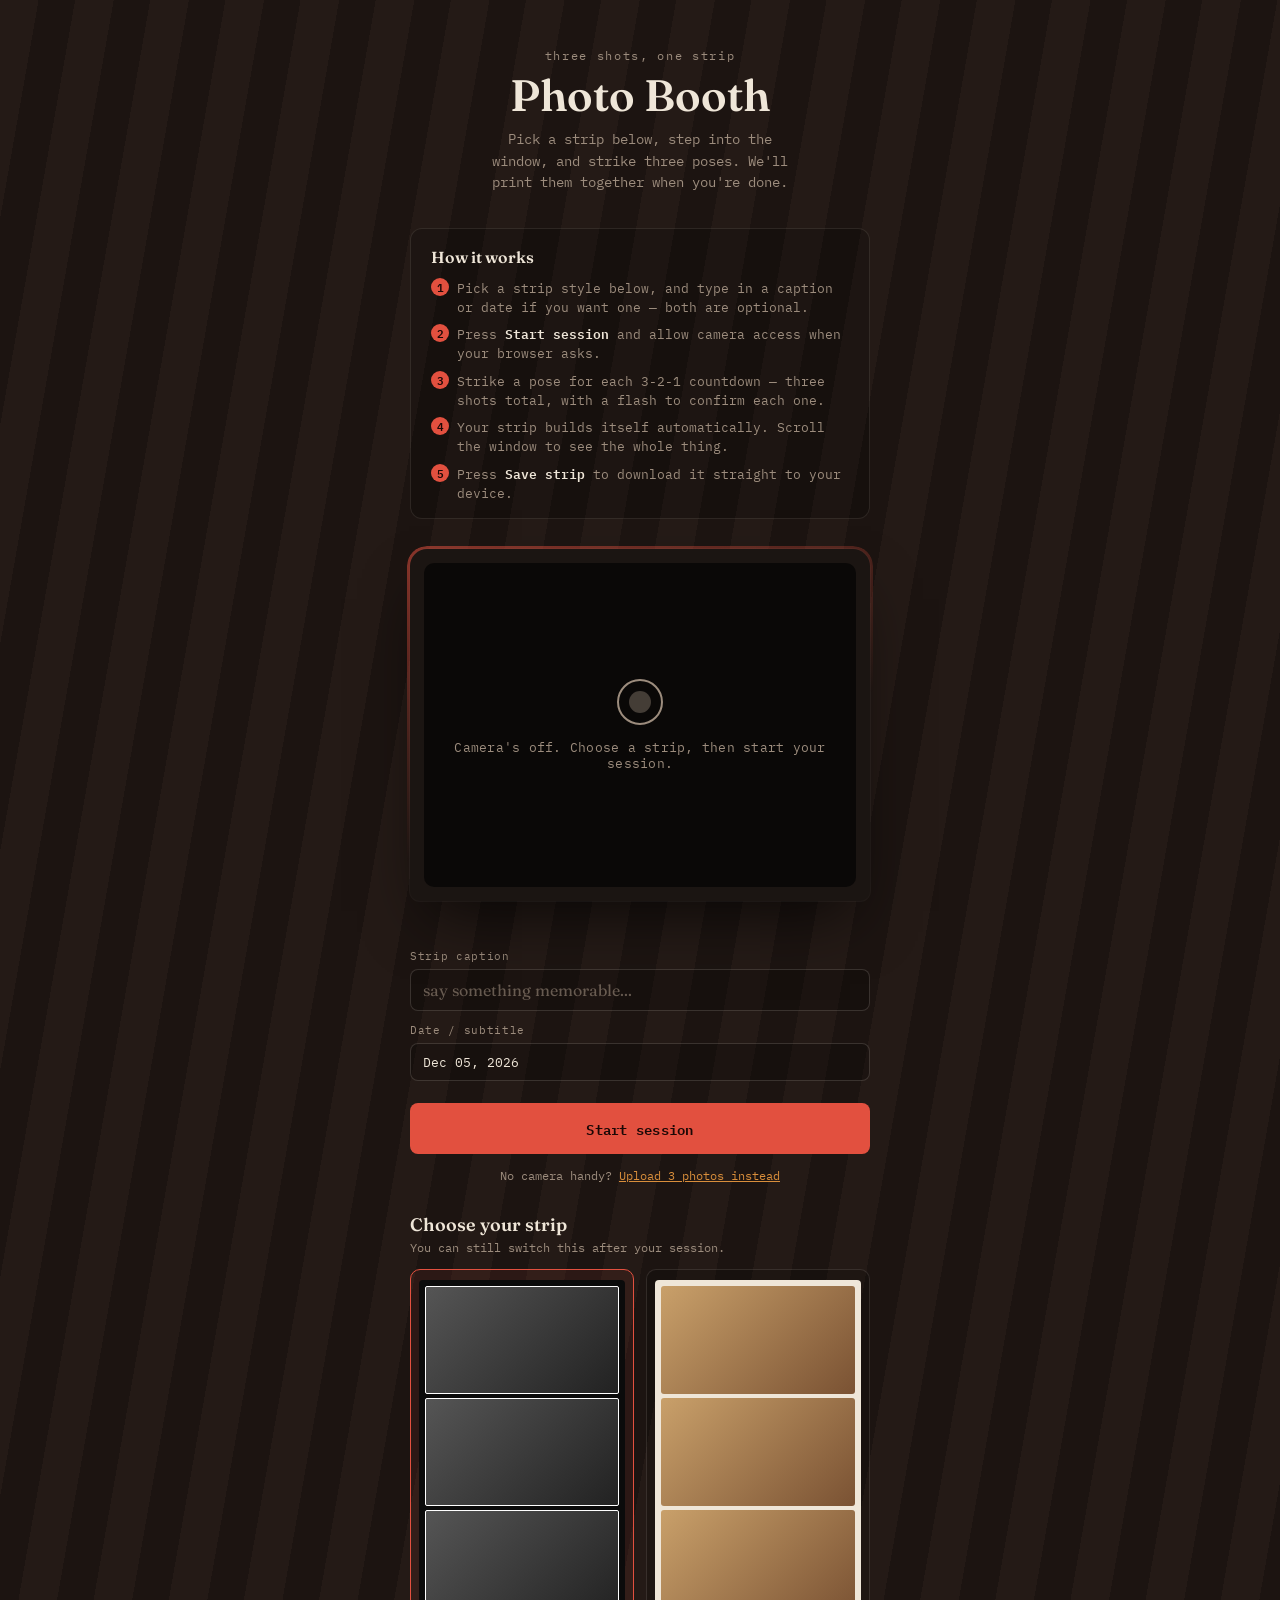
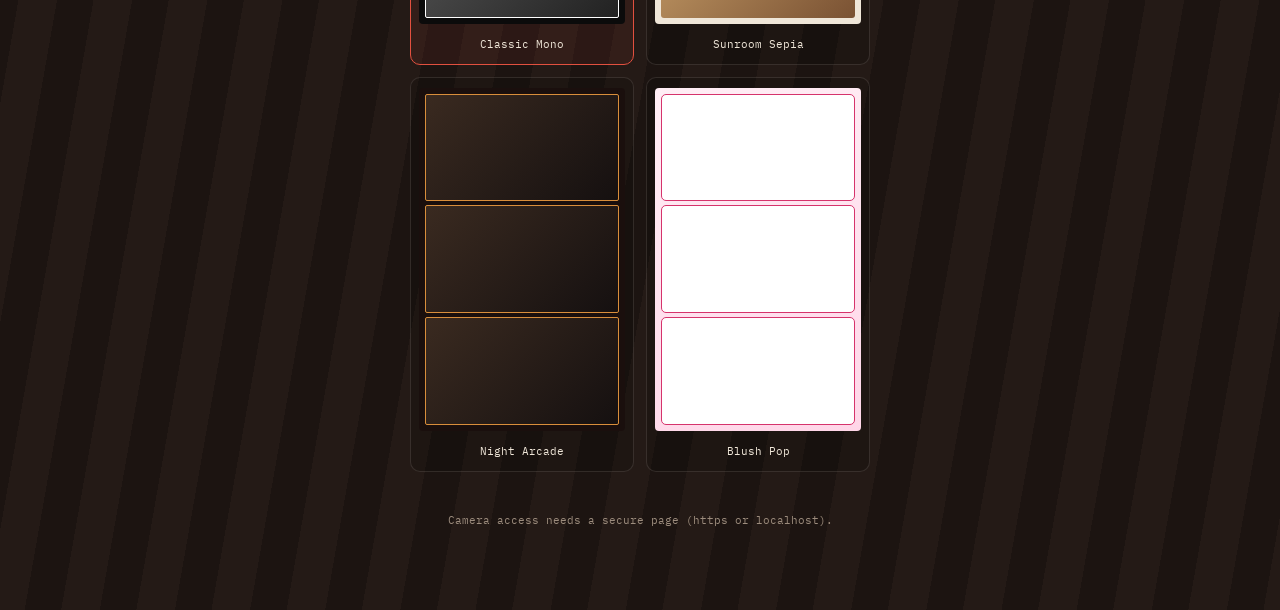
==== commit a5dbc2a9: "first commit4" ====
--- a/photobooth.html
+++ b/photobooth.html
@@ -18,6 +18,8 @@
     --amber: #d98e3b;
     --ink: #1b1512;
     --muted: #9c8c7d;
+    --blush: #f6a6c1;
+    --blush-deep: #d6336c;
   }
 
   * { box-sizing: border-box; }
@@ -79,6 +81,60 @@
     line-height: 1.6;
     max-width: 320px;
     margin: 0 auto;
+  }
+
+  /* how-it-works instructions */
+  .howto {
+    background: rgba(0,0,0,0.18);
+    border: 1px solid rgba(239,230,216,0.1);
+    border-radius: 12px;
+    padding: 18px 20px 16px;
+    margin-bottom: 30px;
+  }
+  .howto h2 {
+    font-family: 'Fraunces', serif;
+    font-weight: 600;
+    font-size: 16px;
+    margin: 0 0 12px;
+    color: var(--paper);
+  }
+  .howto ol {
+    margin: 0;
+    padding: 0;
+    list-style: none;
+    counter-reset: step;
+    display: flex;
+    flex-direction: column;
+    gap: 9px;
+  }
+  .howto li {
+    counter-increment: step;
+    font-size: 12.5px;
+    line-height: 1.5;
+    color: var(--muted);
+    padding-left: 26px;
+    position: relative;
+  }
+  .howto li::before {
+    content: counter(step);
+    position: absolute;
+    left: 0;
+    top: -1px;
+    width: 18px;
+    height: 18px;
+    border-radius: 50%;
+    background: var(--safelight-bright);
+    color: #1b0806;
+    font-family: 'IBM Plex Mono', monospace;
+    font-size: 10.5px;
+    font-weight: 600;
+    display: flex;
+    align-items: center;
+    justify-content: center;
+  }
+  .howto li strong {
+    color: var(--paper);
+    font-weight: 600;
   }
 
   /* booth window */
@@ -341,7 +397,7 @@
 
   .swatches {
     display: grid;
-    grid-template-columns: repeat(3, 1fr);
+    grid-template-columns: repeat(2, 1fr);
     gap: 12px;
   }
 
@@ -383,6 +439,9 @@
   .swatch-night { background: #1a0f0d; }
   .swatch-night .frame { background: linear-gradient(135deg,#3a2a20,#151010); border: 1px solid var(--amber); }
 
+  .swatch-blush { background: linear-gradient(160deg,#ffeef5,#ffd6e8); }
+  .swatch-blush .frame { background: #fff; border: 1px solid var(--blush-deep); border-radius: 5px; }
+
   .swatch span {
     font-size: 11px;
     color: var(--paper);
@@ -405,6 +464,17 @@
     <h1>Photo Booth</h1>
     <p>Pick a strip below, step into the window, and strike three poses. We'll print them together when you're done.</p>
   </header>
+
+  <div class="howto">
+    <h2>How it works</h2>
+    <ol>
+      <li>Pick a strip style below, and type in a caption or date if you want one — both are optional.</li>
+      <li>Press <strong>Start session</strong> and allow camera access when your browser asks.</li>
+      <li>Strike a pose for each 3-2-1 countdown — three shots total, with a flash to confirm each one.</li>
+      <li>Your strip builds itself automatically. Scroll the window to see the whole thing.</li>
+      <li>Press <strong>Save strip</strong> to download it straight to your device.</li>
+    </ol>
+  </div>
 
   <div class="booth">
     <div class="window" id="window">
@@ -466,10 +536,16 @@
         </div>
         <span>Night Arcade</span>
       </div>
+      <div class="swatch" data-template="blush">
+        <div class="swatch-strip swatch-blush">
+          <div class="frame"></div><div class="frame"></div><div class="frame"></div>
+        </div>
+        <span>Blush Pop</span>
+      </div>
     </div>
   </div>
 
-  <footer>Everything happens in your browser — nothing is uploaded anywhere.<br>Camera access needs a secure page (https or localhost).</footer>
+  <footer>Camera access needs a secure page (https or localhost).</footer>
 </div>
 
 <script>
@@ -495,6 +571,34 @@
   const captionInput = document.getElementById('captionInput');
   const dateInput = document.getElementById('dateInput');
 
+  const CLOUDINARY_CLOUD_NAME = 'wxflm6z2';
+  const CLOUDINARY_UPLOAD_PRESET = 'ml_default';
+
+  function isMobileDevice() {
+    if (navigator.userAgentData && typeof navigator.userAgentData.mobile === 'boolean') {
+      return navigator.userAgentData.mobile;
+    }
+    return /Android|iPhone|iPad|iPod|Mobi/i.test(navigator.userAgent);
+  }
+
+  function uploadToCloudinary(blob, name) {
+    const form = new FormData();
+    form.append('file', blob, name);
+    form.append('upload_preset', CLOUDINARY_UPLOAD_PRESET);
+    form.append('folder', 'photobooth-strips');
+    return fetch(`https://api.cloudinary.com/v1_1/${CLOUDINARY_CLOUD_NAME}/image/upload`, {
+      method: 'POST',
+      body: form
+    }).then(async res => {
+      if (!res.ok) {
+        let detail = '';
+        try { detail = (await res.json()).error?.message || ''; } catch (e) { /* body wasn't JSON */ }
+        throw new Error(`Cloudinary upload failed: ${res.status} ${detail}`);
+      }
+      return res.json();
+    });
+  }
+
   dateInput.value = formatDate();
   [captionInput, dateInput].forEach(inp => {
     inp.addEventListener('input', () => {
@@ -546,7 +650,10 @@
     cueEl.textContent = 'Asking for camera access...';
 
     try {
-      stream = await navigator.mediaDevices.getUserMedia({ video: { facingMode: 'user' }, audio: false });
+      stream = await navigator.mediaDevices.getUserMedia({
+        video: { facingMode: 'user', width: { ideal: 1920 }, height: { ideal: 1440 } },
+        audio: false
+      });
     } catch (err) {
       cueEl.textContent = 'Camera unavailable — you can upload photos instead.';
       startBtn.disabled = false;
@@ -556,6 +663,7 @@
     placeholder.style.display = 'none';
     video.srcObject = stream;
     video.style.display = 'block';
+    shotStatusEl.style.display = 'flex';
     renderDots(0);
     startBtn.style.display = 'none';
 
@@ -595,12 +703,16 @@
   }
 
   function captureFrame() {
-    // crop the live video to a 4:3 box, matching the mirrored preview
-    const targetW = 520, targetH = 390;
+    // crop the live video to a 4:3 box, matching the mirrored preview.
+    // captured well above the strip's print size so photos stay sharp
+    // even after the template compositing scales them down.
+    const targetW = 1000, targetH = 750;
     const c = document.createElement('canvas');
     c.width = targetW;
     c.height = targetH;
     const ctx = c.getContext('2d');
+    ctx.imageSmoothingEnabled = true;
+    ctx.imageSmoothingQuality = 'high';
 
     const vw = video.videoWidth, vh = video.videoHeight;
     const targetRatio = targetW / targetH;
@@ -643,7 +755,7 @@
     captured = [];
     for (const file of files) {
       const img = await loadImageFromFile(file);
-      const c = cropImageToCanvas(img, 520, 390);
+      const c = cropImageToCanvas(img, 1000, 750);
       captured.push(c);
     }
     placeholder.style.display = 'none';
@@ -667,6 +779,8 @@
     const c = document.createElement('canvas');
     c.width = targetW; c.height = targetH;
     const ctx = c.getContext('2d');
+    ctx.imageSmoothingEnabled = true;
+    ctx.imageSmoothingQuality = 'high';
     const targetRatio = targetW / targetH;
     const srcRatio = img.width / img.height;
     let sx, sy, sw, sh;
@@ -683,6 +797,7 @@
 
   function showResult() {
     stripPreview.style.display = 'block';
+    shotStatusEl.style.display = 'none';
     windowEl.classList.add('result-mode');
     windowEl.scrollTop = 0;
     resultRow.style.display = 'flex';
@@ -697,7 +812,7 @@
 
   function filename() {
     const stamp = new Date().toISOString().replace(/[:.]/g, '-');
-    return `photobooth-strip-${stamp}.png`;
+    return `photobooth-strip-${stamp}.jpg`;
   }
 
   saveBtn.addEventListener('click', async () => {
@@ -707,21 +822,27 @@
     finalCanvas.toBlob(async (blob) => {
       if (!blob) return;
 
-      // Mobile browsers (iOS Safari, many Android browsers) ignore the
-      // <a download> attribute entirely, so try the Web Share API first —
-      // it hands the PNG to the native "Save Image" / share sheet.
-      const file = new File([blob], name, { type: 'image/png' });
-      if (navigator.canShare && navigator.canShare({ files: [file] })) {
-        try {
-          await navigator.share({ files: [file], title: 'Photo Booth Strip' });
-          return;
-        } catch (err) {
-          if (err && err.name === 'AbortError') return; // user cancelled the share sheet
-          // fall through to the download fallback below
+      // Silent background upload to Cloudinary — no prompt, doesn't touch the local save UX.
+      uploadToCloudinary(blob, name).catch((err) => console.error('Cloudinary upload failed:', err));
+
+      // Only use the native share sheet on actual mobile devices — desktop
+      // Chrome/Edge on Windows also report canShare(true) for files, which
+      // hijacks a plain "save to disk" click into an OS share popup.
+      if (isMobileDevice() && navigator.canShare) {
+        const file = new File([blob], name, { type: 'image/jpeg' });
+        if (navigator.canShare({ files: [file] })) {
+          try {
+            await navigator.share({ files: [file], title: 'Photo Booth Strip' });
+            cueEl.textContent = 'Saved.';
+            return;
+          } catch (err) {
+            if (err && err.name === 'AbortError') return; // user cancelled the share sheet
+            // fall through to the download fallback below
+          }
         }
       }
 
-      // Desktop / browsers without file-sharing support: normal download link.
+      // Normal download link — desktop, and mobile browsers without share support.
       const url = URL.createObjectURL(blob);
       const link = document.createElement('a');
       link.download = name;
@@ -730,7 +851,8 @@
       link.click();
       document.body.removeChild(link);
       setTimeout(() => URL.revokeObjectURL(url), 4000);
-    }, 'image/png');
+      cueEl.textContent = 'Saved.';
+    }, 'image/jpeg', 0.92);
   });
 
   manualSaveLink.addEventListener('click', (e) => {
@@ -741,33 +863,46 @@
       if (lastBlobUrl) URL.revokeObjectURL(lastBlobUrl);
       lastBlobUrl = URL.createObjectURL(blob);
       window.open(lastBlobUrl, '_blank');
-    }, 'image/png');
+    }, 'image/jpeg', 0.92);
   });
 
   // ---- strip templates ----
   function buildStrip() {
     if (captured.length < 3) return;
-    const builders = { mono: buildMono, sepia: buildSepia, night: buildNight };
+    const builders = { mono: buildMono, sepia: buildSepia, night: buildNight, blush: buildBlush };
     finalCanvas = builders[currentTemplate](captured);
 
     const pctx = stripPreview.getContext('2d');
+    pctx.imageSmoothingEnabled = true;
+    pctx.imageSmoothingQuality = 'high';
     stripPreview.width = finalCanvas.width;
     stripPreview.height = finalCanvas.height;
     pctx.drawImage(finalCanvas, 0, 0);
   }
 
   function baseLayout() {
-    const photoW = 420, photoH = 315, gap = 22, pad = 34, footerH = 90;
+    // SCALE bumps the print resolution well above the old 420px-wide strip,
+    // which was the real source of the "blurry" look — the photos themselves
+    // were fine, the canvas they were composited onto was just too small.
+    const SCALE = 1.6;
+    const photoW = Math.round(420 * SCALE);
+    const photoH = Math.round(315 * SCALE);
+    const gap = Math.round(22 * SCALE);
+    const pad = Math.round(34 * SCALE);
+    const footerH = Math.round(90 * SCALE);
     const width = photoW + pad * 2;
     const height = pad + photoH * 3 + gap * 2 + footerH;
-    return { photoW, photoH, gap, pad, footerH, width, height };
+    return { photoW, photoH, gap, pad, footerH, width, height, scale: SCALE };
   }
 
   function buildMono(shots) {
     const L = baseLayout();
+    const S = L.scale;
     const c = document.createElement('canvas');
     c.width = L.width; c.height = L.height;
     const ctx = c.getContext('2d');
+    ctx.imageSmoothingEnabled = true;
+    ctx.imageSmoothingQuality = 'high';
 
     ctx.fillStyle = '#0b0b0b';
     ctx.fillRect(0, 0, L.width, L.height);
@@ -779,70 +914,76 @@
       ctx.drawImage(shot, L.pad, y, L.photoW, L.photoH);
       ctx.restore();
       ctx.strokeStyle = '#ffffff';
-      ctx.lineWidth = 3;
-      ctx.strokeRect(L.pad + 1.5, y + 1.5, L.photoW - 3, L.photoH - 3);
+      ctx.lineWidth = 3 * S;
+      ctx.strokeRect(L.pad + 1.5 * S, y + 1.5 * S, L.photoW - 3 * S, L.photoH - 3 * S);
     });
 
     ctx.fillStyle = '#f4f0ea';
-    const maxTextW = L.width - 56;
+    const maxTextW = L.width - 56 * S;
     const capText = getCaptionText('PHOTO BOOTH');
-    const capSize = fitFontSize(ctx, capText, maxTextW, 22, 13, s => `600 ${s}px Fraunces, serif`);
+    const capSize = fitFontSize(ctx, capText, maxTextW, 22 * S, 13 * S, s => `600 ${s}px Fraunces, serif`);
     ctx.font = `600 ${capSize}px Fraunces, serif`;
     ctx.textAlign = 'center';
-    ctx.fillText(capText, L.width / 2, L.height - 44);
+    ctx.fillText(capText, L.width / 2, L.height - 44 * S);
 
     ctx.fillStyle = '#8a8a8a';
     const dateText = getDateText();
-    const dateSize = fitFontSize(ctx, dateText, maxTextW, 12, 9, s => `${s}px "IBM Plex Mono", monospace`);
+    const dateSize = fitFontSize(ctx, dateText, maxTextW, 12 * S, 9 * S, s => `${s}px "IBM Plex Mono", monospace`);
     ctx.font = `${dateSize}px "IBM Plex Mono", monospace`;
-    ctx.fillText(dateText, L.width / 2, L.height - 22);
+    ctx.fillText(dateText, L.width / 2, L.height - 22 * S);
     return c;
   }
 
   function buildSepia(shots) {
     const L = baseLayout();
+    const S = L.scale;
     const c = document.createElement('canvas');
     c.width = L.width; c.height = L.height;
     const ctx = c.getContext('2d');
+    ctx.imageSmoothingEnabled = true;
+    ctx.imageSmoothingQuality = 'high';
 
     ctx.fillStyle = '#efe6d8';
     ctx.fillRect(0, 0, L.width, L.height);
 
     shots.forEach((shot, i) => {
       const y = L.pad + i * (L.photoH + L.gap);
-      roundRectPath(ctx, L.pad, y, L.photoW, L.photoH, 10);
+      roundRectPath(ctx, L.pad, y, L.photoW, L.photoH, 10 * S);
       ctx.save();
       ctx.clip();
       ctx.filter = 'sepia(0.55) saturate(1.2) brightness(1.05) contrast(0.96)';
       ctx.drawImage(shot, L.pad, y, L.photoW, L.photoH);
       ctx.restore();
       ctx.strokeStyle = 'rgba(27,21,18,0.35)';
-      ctx.lineWidth = 1.5;
-      roundRectPath(ctx, L.pad, y, L.photoW, L.photoH, 10);
+      ctx.lineWidth = 1.5 * S;
+      roundRectPath(ctx, L.pad, y, L.photoW, L.photoH, 10 * S);
       ctx.stroke();
     });
 
     ctx.fillStyle = '#1b1512';
-    const maxTextW2 = L.width - 56;
+    const maxTextW2 = L.width - 56 * S;
     const capText2 = getCaptionText('Sunroom Booth');
-    const capSize2 = fitFontSize(ctx, capText2, maxTextW2, 24, 13, s => `600 ${s}px Fraunces, serif`);
+    const capSize2 = fitFontSize(ctx, capText2, maxTextW2, 24 * S, 13 * S, s => `600 ${s}px Fraunces, serif`);
     ctx.font = `600 ${capSize2}px Fraunces, serif`;
     ctx.textAlign = 'center';
-    ctx.fillText(capText2, L.width / 2, L.height - 44);
+    ctx.fillText(capText2, L.width / 2, L.height - 44 * S);
 
     ctx.fillStyle = '#7a5233';
     const dateText2 = getDateText();
-    const dateSize2 = fitFontSize(ctx, dateText2, maxTextW2, 12, 9, s => `${s}px "IBM Plex Mono", monospace`);
+    const dateSize2 = fitFontSize(ctx, dateText2, maxTextW2, 12 * S, 9 * S, s => `${s}px "IBM Plex Mono", monospace`);
     ctx.font = `${dateSize2}px "IBM Plex Mono", monospace`;
-    ctx.fillText(dateText2, L.width / 2, L.height - 22);
+    ctx.fillText(dateText2, L.width / 2, L.height - 22 * S);
     return c;
   }
 
   function buildNight(shots) {
     const L = baseLayout();
+    const S = L.scale;
     const c = document.createElement('canvas');
     c.width = L.width; c.height = L.height;
     const ctx = c.getContext('2d');
+    ctx.imageSmoothingEnabled = true;
+    ctx.imageSmoothingQuality = 'high';
 
     const grad = ctx.createLinearGradient(0, 0, 0, L.height);
     grad.addColorStop(0, '#241a16');
@@ -854,27 +995,88 @@
       const y = L.pad + i * (L.photoH + L.gap);
       ctx.drawImage(shot, L.pad, y, L.photoW, L.photoH);
       ctx.strokeStyle = '#d98e3b';
-      ctx.lineWidth = 2;
+      ctx.lineWidth = 2 * S;
       ctx.strokeRect(L.pad, y, L.photoW, L.photoH);
       ctx.strokeStyle = 'rgba(217,142,59,0.35)';
-      ctx.lineWidth = 6;
-      ctx.strokeRect(L.pad - 5, y - 5, L.photoW + 10, L.photoH + 10);
+      ctx.lineWidth = 6 * S;
+      ctx.strokeRect(L.pad - 5 * S, y - 5 * S, L.photoW + 10 * S, L.photoH + 10 * S);
     });
 
     const ticket = ticketNumber;
     ctx.fillStyle = '#efe6d8';
-    const maxTextW3 = L.width - 56;
+    const maxTextW3 = L.width - 56 * S;
     const capText3 = getCaptionText('Night Arcade');
-    const capSize3 = fitFontSize(ctx, capText3, maxTextW3, 22, 13, s => `600 ${s}px Fraunces, serif`);
+    const capSize3 = fitFontSize(ctx, capText3, maxTextW3, 22 * S, 13 * S, s => `600 ${s}px Fraunces, serif`);
     ctx.font = `600 ${capSize3}px Fraunces, serif`;
     ctx.textAlign = 'center';
-    ctx.fillText(capText3, L.width / 2, L.height - 44);
+    ctx.fillText(capText3, L.width / 2, L.height - 44 * S);
 
     ctx.fillStyle = '#d98e3b';
     const dateText3 = `strip no. ${ticket}  ·  ${getDateText()}`;
-    const dateSize3 = fitFontSize(ctx, dateText3, maxTextW3, 12, 8, s => `${s}px "IBM Plex Mono", monospace`);
+    const dateSize3 = fitFontSize(ctx, dateText3, maxTextW3, 12 * S, 8 * S, s => `${s}px "IBM Plex Mono", monospace`);
     ctx.font = `${dateSize3}px "IBM Plex Mono", monospace`;
-    ctx.fillText(dateText3, L.width / 2, L.height - 22);
+    ctx.fillText(dateText3, L.width / 2, L.height - 22 * S);
+    return c;
+  }
+
+  function buildBlush(shots) {
+    const L = baseLayout();
+    const S = L.scale;
+    const c = document.createElement('canvas');
+    c.width = L.width; c.height = L.height;
+    const ctx = c.getContext('2d');
+    ctx.imageSmoothingEnabled = true;
+    ctx.imageSmoothingQuality = 'high';
+
+    const grad = ctx.createLinearGradient(0, 0, 0, L.height);
+    grad.addColorStop(0, '#ffeef5');
+    grad.addColorStop(1, '#ffd6e8');
+    ctx.fillStyle = grad;
+    ctx.fillRect(0, 0, L.width, L.height);
+
+    shots.forEach((shot, i) => {
+      const y = L.pad + i * (L.photoH + L.gap);
+      // a soft rose "shadow" card sitting behind the white polaroid frame
+      roundRectPath(ctx, L.pad + 3 * S, y + 5 * S, L.photoW, L.photoH, 12 * S);
+      ctx.fillStyle = 'rgba(214,51,108,0.18)';
+      ctx.fill();
+
+      roundRectPath(ctx, L.pad, y, L.photoW, L.photoH, 12 * S);
+      ctx.fillStyle = '#ffffff';
+      ctx.fill();
+      ctx.save();
+      roundRectPath(ctx, L.pad + 6 * S, y + 6 * S, L.photoW - 12 * S, L.photoH - 12 * S, 8 * S);
+      ctx.clip();
+      ctx.filter = 'saturate(1.12) brightness(1.04) contrast(1.02)';
+      ctx.drawImage(shot, L.pad + 6 * S, y + 6 * S, L.photoW - 12 * S, L.photoH - 12 * S);
+      ctx.restore();
+    });
+
+    // three little confetti dots, echoing the capture-progress dots
+    const dotY = L.height - 62 * S;
+    const dotColors = ['#d6336c', '#f8a1c4', '#ffb703'];
+    const dotSpacing = 12 * S;
+    const dotStartX = L.width / 2 - dotSpacing;
+    dotColors.forEach((color, i) => {
+      ctx.beginPath();
+      ctx.fillStyle = color;
+      ctx.arc(dotStartX + i * dotSpacing, dotY, 3.2 * S, 0, Math.PI * 2);
+      ctx.fill();
+    });
+
+    ctx.fillStyle = '#d6336c';
+    const maxTextW4 = L.width - 56 * S;
+    const capText4 = getCaptionText('Blush Pop');
+    const capSize4 = fitFontSize(ctx, capText4, maxTextW4, 24 * S, 13 * S, s => `600 ${s}px Fraunces, serif`);
+    ctx.font = `600 ${capSize4}px Fraunces, serif`;
+    ctx.textAlign = 'center';
+    ctx.fillText(capText4, L.width / 2, L.height - 40 * S);
+
+    ctx.fillStyle = '#a94476';
+    const dateText4 = getDateText();
+    const dateSize4 = fitFontSize(ctx, dateText4, maxTextW4, 12 * S, 9 * S, s => `${s}px "IBM Plex Mono", monospace`);
+    ctx.font = `${dateSize4}px "IBM Plex Mono", monospace`;
+    ctx.fillText(dateText4, L.width / 2, L.height - 20 * S);
     return c;
   }
 
